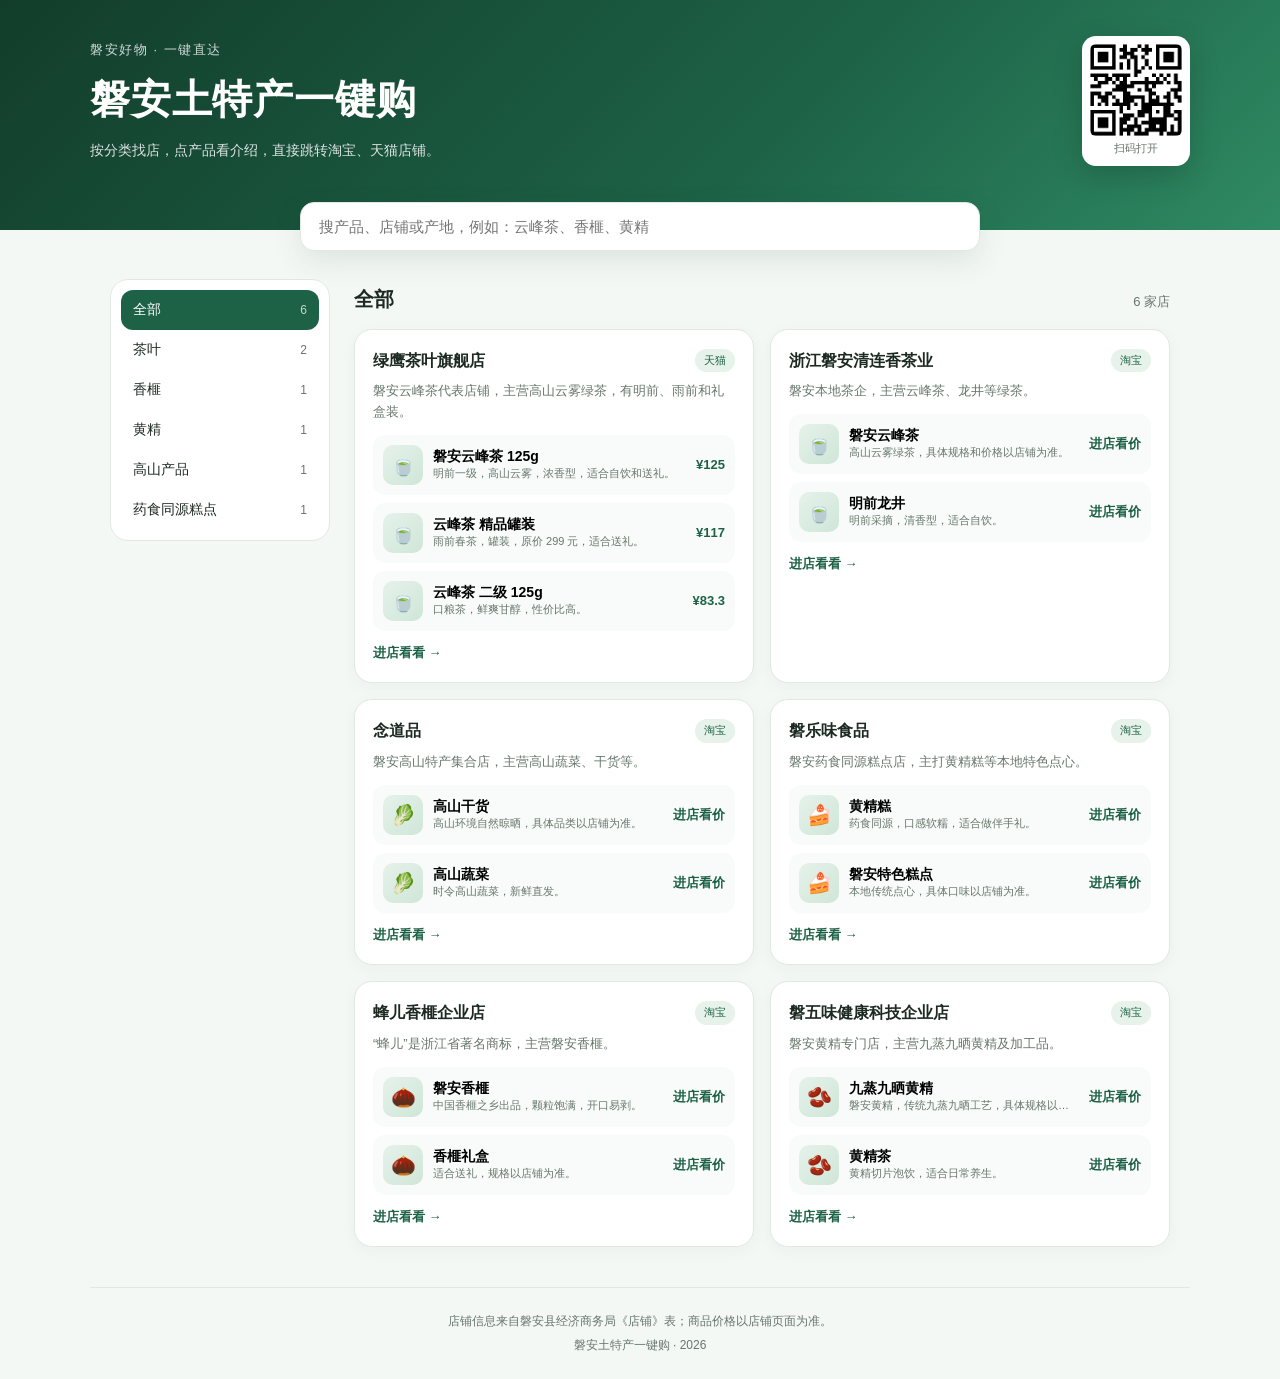
==== index.html @ 22264e2f "Add files via upload" ====
<!doctype html>
<html lang="zh-CN">
<head>
  <meta charset="utf-8">
  <meta name="viewport" content="width=device-width, initial-scale=1">
  <title>磐安土特产一键购</title>
  <meta name="description" content="磐安土特产一键购：按分类找店，点产品看介绍，直达淘宝、天猫店铺。">
  <link rel="stylesheet" href="buy.css?v=20261105b">
</head>
<body>
  <header class="hero">
    <div class="hero-inner">
      <div class="hero-text">
        <p class="eyebrow">磐安好物 · 一键直达</p>
        <h1>磐安土特产一键购</h1>
        <p class="sub">按分类找店，点产品看介绍，直接跳转淘宝、天猫店铺。</p>
      </div>
      <div class="qr-box">
        <img src="qr_buy.png" alt="扫码打开磐安土特产一键购">
        <span>扫码打开</span>
      </div>
    </div>
  </header>

  <div class="search-wrap">
    <input id="searchInput" type="search" placeholder="搜产品、店铺或产地，例如：云峰茶、香榧、黄精" autocomplete="off">
  </div>

  <main class="layout">
    <aside class="cats" id="catList" aria-label="产品分类"></aside>
    <section class="content">
      <div class="content-head">
        <h2 id="catTitle">全部</h2>
        <span id="resultCount" class="count"></span>
      </div>
      <div id="storeList" class="store-grid"></div>
      <p class="empty" id="empty" hidden>没有找到相关店铺，换个关键词试试。</p>
    </section>
  </main>

  <footer class="foot">
    <p>店铺信息来自磐安县经济商务局《店铺》表；商品价格以店铺页面为准。</p>
    <p>磐安土特产一键购 · 2026</p>
  </footer>

  <div class="modal" id="modal" hidden>
    <div class="modal-card" role="dialog" aria-modal="true">
      <button class="modal-close" id="modalClose" aria-label="关闭">×</button>
      <div id="modalBody"></div>
    </div>
  </div>

  <script src="buy.js?v=20261105d"></script>
</body>
</html>
---- buy.css ----
:root {
  --green-900: #123d2b;
  --green-700: #1d6247;
  --green-500: #2f8a63;
  --green-100: #e6f2ea;
  --gold: #c9a227;
  --ink: #1d2a23;
  --muted: #67766c;
  --line: #dfe9e2;
  --paper: #ffffff;
  --bg: #f4f8f5;
}

* { box-sizing: border-box; }

body {
  margin: 0;
  font-family: -apple-system, BlinkMacSystemFont, "Segoe UI", "PingFang SC", "Microsoft YaHei", sans-serif;
  background: var(--bg);
  color: var(--ink);
  line-height: 1.6;
  overflow-x: hidden;
}

.hero {
  background: linear-gradient(135deg, #123d2b, #1d6247 60%, #2f8a63);
  color: #fff;
  padding: 36px 20px 64px;
}

.hero-inner {
  max-width: 1100px;
  margin: 0 auto;
  display: flex;
  justify-content: space-between;
  align-items: center;
  gap: 24px;
}

.eyebrow {
  margin: 0 0 6px;
  font-size: 13px;
  letter-spacing: .12em;
  opacity: .8;
}

.hero h1 {
  margin: 0 0 8px;
  font-size: clamp(28px, 4vw, 40px);
  letter-spacing: .02em;
}

.sub {
  margin: 0;
  font-size: 14px;
  opacity: .85;
  max-width: 560px;
}

.qr-box {
  background: #fff;
  color: var(--green-900);
  border-radius: 14px;
  padding: 8px;
  text-align: center;
  flex: 0 0 auto;
  box-shadow: 0 10px 30px rgba(0, 0, 0, .18);
}

.qr-box img {
  width: 92px;
  height: 92px;
  display: block;
  border-radius: 6px;
}

.qr-box span {
  display: block;
  font-size: 11px;
  color: var(--muted);
  margin-top: 4px;
}

.search-wrap {
  max-width: 720px;
  margin: -28px auto 0;
  padding: 0 20px;
  position: relative;
  z-index: 2;
}

#searchInput {
  width: 100%;
  padding: 15px 18px;
  border: 1px solid var(--line);
  border-radius: 14px;
  font-size: 15px;
  background: #fff;
  box-shadow: 0 10px 30px rgba(18, 61, 43, .10);
  outline: none;
}

#searchInput:focus {
  border-color: var(--green-500);
  box-shadow: 0 0 0 4px rgba(47, 138, 99, .14);
}

.layout {
  max-width: 1100px;
  margin: 28px auto 0;
  padding: 0 20px 40px;
  display: grid;
  grid-template-columns: 220px minmax(0, 1fr);
  gap: 24px;
  align-items: start;
}

.layout > * { min-width: 0; }
.content { min-width: 0; }
.store-grid { min-width: 0; }
.store { min-width: 0; }
.cats { min-width: 0; }

.cats {
  background: #fff;
  border: 1px solid var(--line);
  border-radius: 18px;
  padding: 10px;
  position: sticky;
  top: 16px;
}

.cat {
  display: flex;
  justify-content: space-between;
  align-items: center;
  width: 100%;
  padding: 11px 12px;
  border: 0;
  border-radius: 12px;
  background: transparent;
  color: var(--ink);
  font-size: 14px;
  cursor: pointer;
  text-align: left;
  font-family: inherit;
}

.cat em {
  font-style: normal;
  font-size: 12px;
  color: var(--muted);
}

.cat:hover { background: var(--green-100); }
.cat.active { background: var(--green-700); color: #fff; }
.cat.active em { color: rgba(255, 255, 255, .75); }

.content-head {
  display: flex;
  justify-content: space-between;
  align-items: baseline;
  margin: 4px 0 14px;
}

.content-head h2 {
  margin: 0;
  font-size: 20px;
}

.count {
  font-size: 13px;
  color: var(--muted);
}

.store-grid {
  display: grid;
  grid-template-columns: repeat(2, minmax(0, 1fr));
  gap: 16px;
}

.store {
  background: #fff;
  border: 1px solid var(--line);
  border-radius: 18px;
  padding: 18px;
  box-shadow: 0 4px 16px rgba(18, 61, 43, .04);
  transition: transform .2s, box-shadow .2s;
}

.store:hover {
  transform: translateY(-3px);
  box-shadow: 0 12px 30px rgba(18, 61, 43, .10);
}

.store-head {
  display: flex;
  justify-content: space-between;
  align-items: center;
  gap: 8px;
}

.store-head h3 {
  margin: 0;
  font-size: 16px;
}

.badge {
  font-size: 11px;
  color: var(--green-700);
  background: var(--green-100);
  border-radius: 999px;
  padding: 3px 9px;
  flex: 0 0 auto;
}

.store-desc {
  margin: 8px 0 12px;
  font-size: 13px;
  color: var(--muted);
}

.products {
  display: flex;
  flex-direction: column;
  gap: 8px;
}

.product {
  display: flex;
  align-items: center;
  gap: 10px;
  width: 100%;
  padding: 9px;
  border: 1px solid transparent;
  border-radius: 12px;
  background: #f8fbf9;
  cursor: pointer;
  text-align: left;
  font-family: inherit;
  transition: border-color .2s, background .2s;
}

.product:hover {
  border-color: var(--green-500);
  background: #fff;
}

.thumb {
  width: 40px;
  height: 40px;
  display: grid;
  place-items: center;
  border-radius: 10px;
  background: linear-gradient(135deg, #e6f2ea, #cfe6d8);
  font-size: 20px;
  flex: 0 0 auto;
}

.p-text {
  display: flex;
  flex-direction: column;
  min-width: 0;
  flex: 1;
  overflow: hidden;
}

.p-name {
  font-size: 14px;
  font-weight: 600;
  white-space: nowrap;
  overflow: hidden;
  text-overflow: ellipsis;
}

.p-desc {
  font-size: 11px;
  color: var(--muted);
  overflow: hidden;
  text-overflow: ellipsis;
  white-space: nowrap;
}

.p-price {
  font-size: 13px;
  font-weight: 700;
  color: var(--green-700);
  flex: 0 0 auto;
}

.store-link {
  display: inline-block;
  margin-top: 12px;
  font-size: 13px;
  color: var(--green-700);
  text-decoration: none;
  font-weight: 600;
}

.store-link:hover { text-decoration: underline; }

.empty {
  text-align: center;
  color: var(--muted);
  padding: 40px 0;
}

.foot {
  max-width: 1100px;
  margin: 0 auto;
  padding: 20px;
  border-top: 1px solid var(--line);
  color: var(--muted);
  font-size: 12px;
  text-align: center;
}

.foot p { margin: 4px 0; }

.modal {
  position: fixed;
  inset: 0;
  background: rgba(10, 30, 20, .55);
  display: grid;
  place-items: center;
  padding: 20px;
  z-index: 50;
}

.modal[hidden] { display: none; }

.modal-card {
  position: relative;
  background: #fff;
  border-radius: 20px;
  max-width: 480px;
  width: 100%;
  padding: 26px;
  box-shadow: 0 30px 80px rgba(0, 0, 0, .3);
}

.modal-close {
  position: absolute;
  top: 10px;
  right: 14px;
  border: 0;
  background: transparent;
  font-size: 26px;
  line-height: 1;
  color: var(--muted);
  cursor: pointer;
}

.modal-cat {
  margin: 0 0 4px;
  font-size: 12px;
  color: var(--muted);
  letter-spacing: .08em;
}

.modal-card h3 {
  margin: 0 0 6px;
  font-size: 22px;
}

.modal-price {
  margin: 0 0 10px;
  font-size: 20px;
  font-weight: 700;
  color: var(--green-700);
}

.modal-desc {
  margin: 0 0 12px;
  font-size: 14px;
  color: #33443a;
}

.modal-store {
  margin: 0 0 18px;
  font-size: 13px;
  color: var(--muted);
}

.modal-btns {
  display: flex;
  gap: 10px;
  flex-wrap: wrap;
}

.btn-primary,
.btn-ghost {
  display: inline-block;
  padding: 11px 18px;
  border-radius: 12px;
  font-size: 14px;
  text-decoration: none;
  border: 1px solid transparent;
  cursor: pointer;
  font-family: inherit;
}

.btn-primary {
  background: var(--green-700);
  color: #fff;
}

.btn-primary:hover { background: var(--green-900); }

.btn-ghost {
  background: #fff;
  color: var(--green-700);
  border-color: var(--green-700);
}

.btn-ghost:hover { background: var(--green-100); }

body.modal-open { overflow: hidden; }

@media (max-width: 820px) {
  .layout {
    grid-template-columns: minmax(0, 1fr);
    gap: 14px;
    margin-top: 20px;
  }

  .cats {
    position: sticky;
    top: 0;
    z-index: 10;
    display: flex;
    gap: 8px;
    overflow-x: auto;
    padding: 8px;
    border-radius: 14px;
    -webkit-overflow-scrolling: touch;
  }

  .cat {
    width: auto;
    flex: 0 0 auto;
    padding: 8px 12px;
    border: 1px solid var(--line);
    white-space: nowrap;
  }

  .store-grid { grid-template-columns: minmax(0, 1fr); }

  .hero { padding: 22px 16px 54px; position: relative; }
  .hero-inner { display: block; }
  .hero-text { padding-right: 78px; }
  .hero h1 { font-size: 24px; }
  .sub { font-size: 13px; }

  .qr-box {
    position: absolute;
    top: 12px;
    right: 12px;
    padding: 5px;
    border-radius: 10px;
  }
  .qr-box img { width: 56px; height: 56px; }
  .qr-box span { font-size: 9px; margin-top: 2px; }

  .search-wrap { margin-top: -24px; padding: 0 16px; }
  .layout { padding: 0 16px 32px; }
}

@media (max-width: 520px) {
  .hero h1 { font-size: 23px; }
  .store { padding: 14px; }
  .modal-card { padding: 20px; }
}
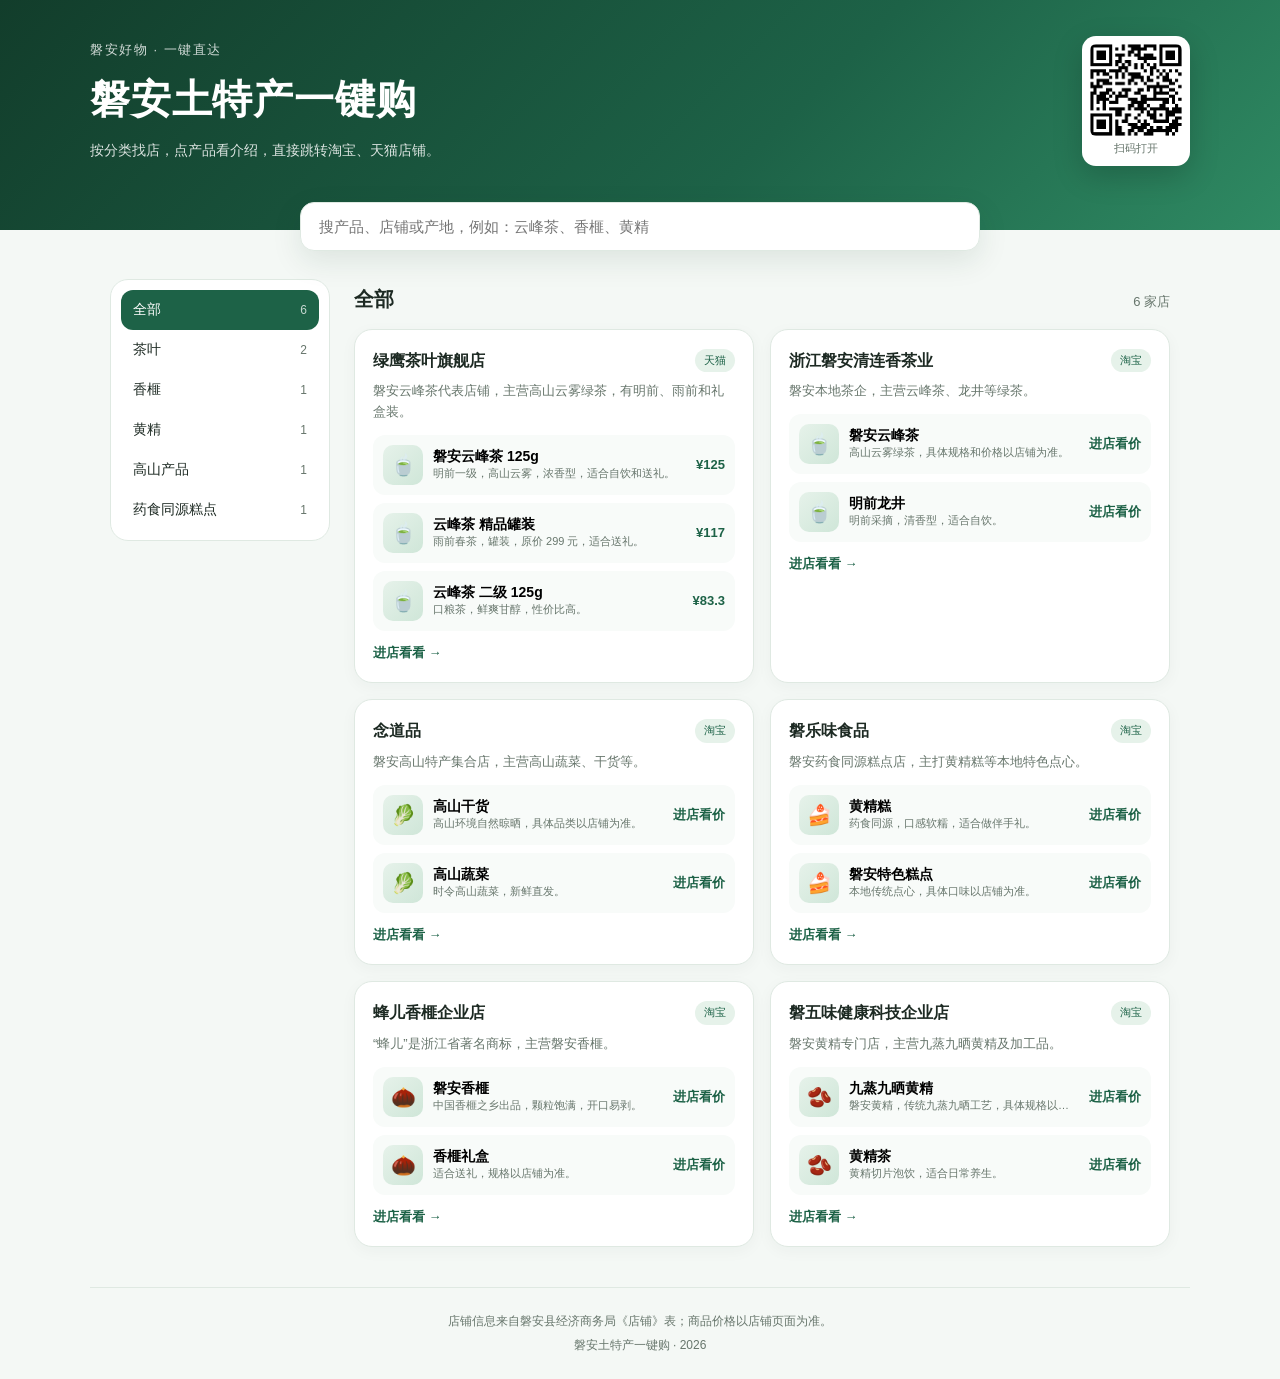
==== commit 3123886b: "Add files via upload" ====
--- a/index.html
+++ b/index.html
@@ -16,7 +16,7 @@
         <p class="sub">按分类找店，点产品看介绍，直接跳转淘宝、天猫店铺。</p>
       </div>
       <div class="qr-box">
-        <img src="qr_buy.png" alt="扫码打开磐安土特产一键购">
+        <img src="qr_buy_v2.png" alt="扫码打开磐安土特产一键购">
         <span>扫码打开</span>
       </div>
     </div>
